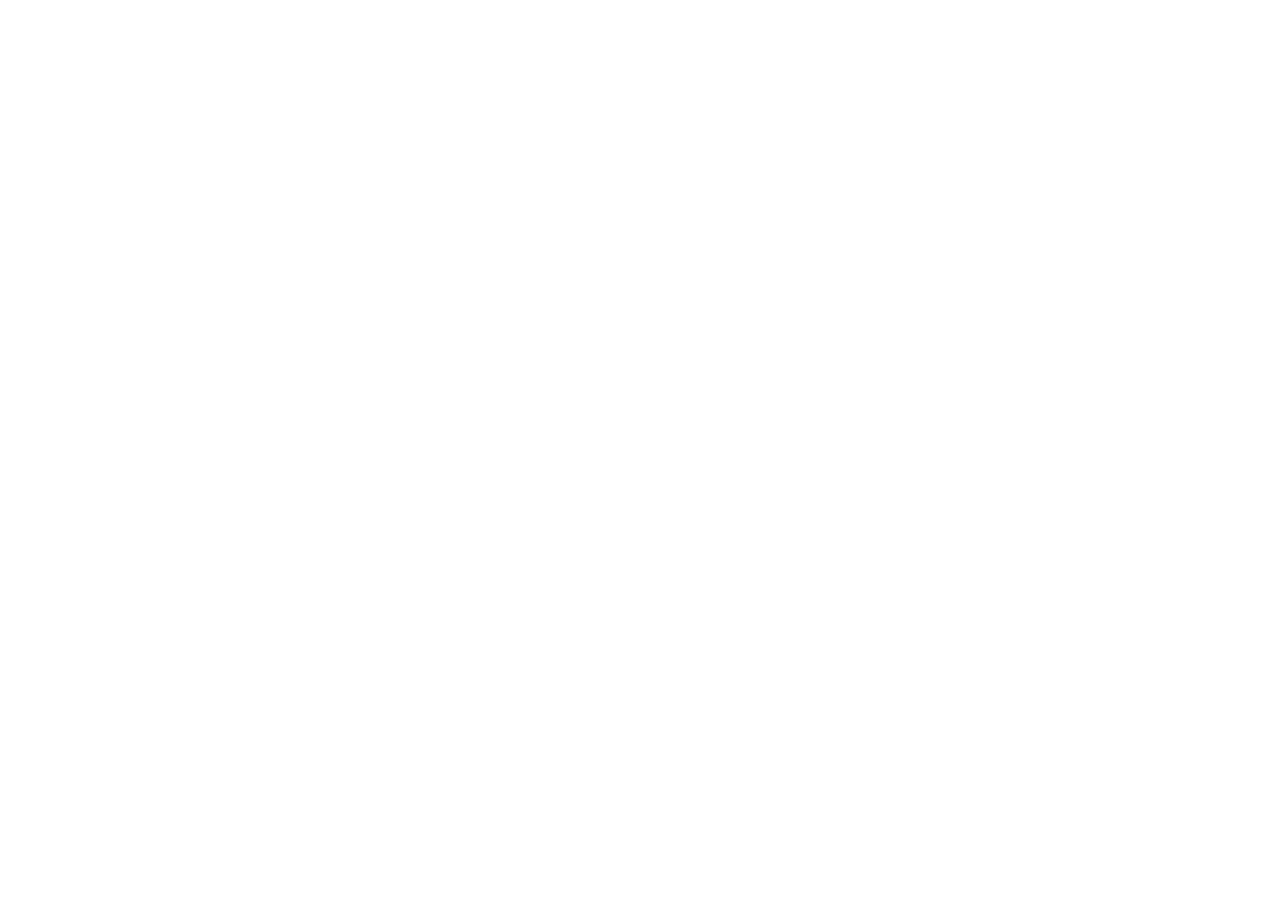
==== index.html @ e996da98 "inital" ====
<!DOCTYPE html>
<html lang="en">
<head>
    <meta charset="UTF-8">
    <meta name="viewport" content="width=device-width, initial-scale=1.0">
    <title>Dribble</title>
    <link rel="stylesheet" href="style.css">
</head>
<body>
    
</body>
</html>
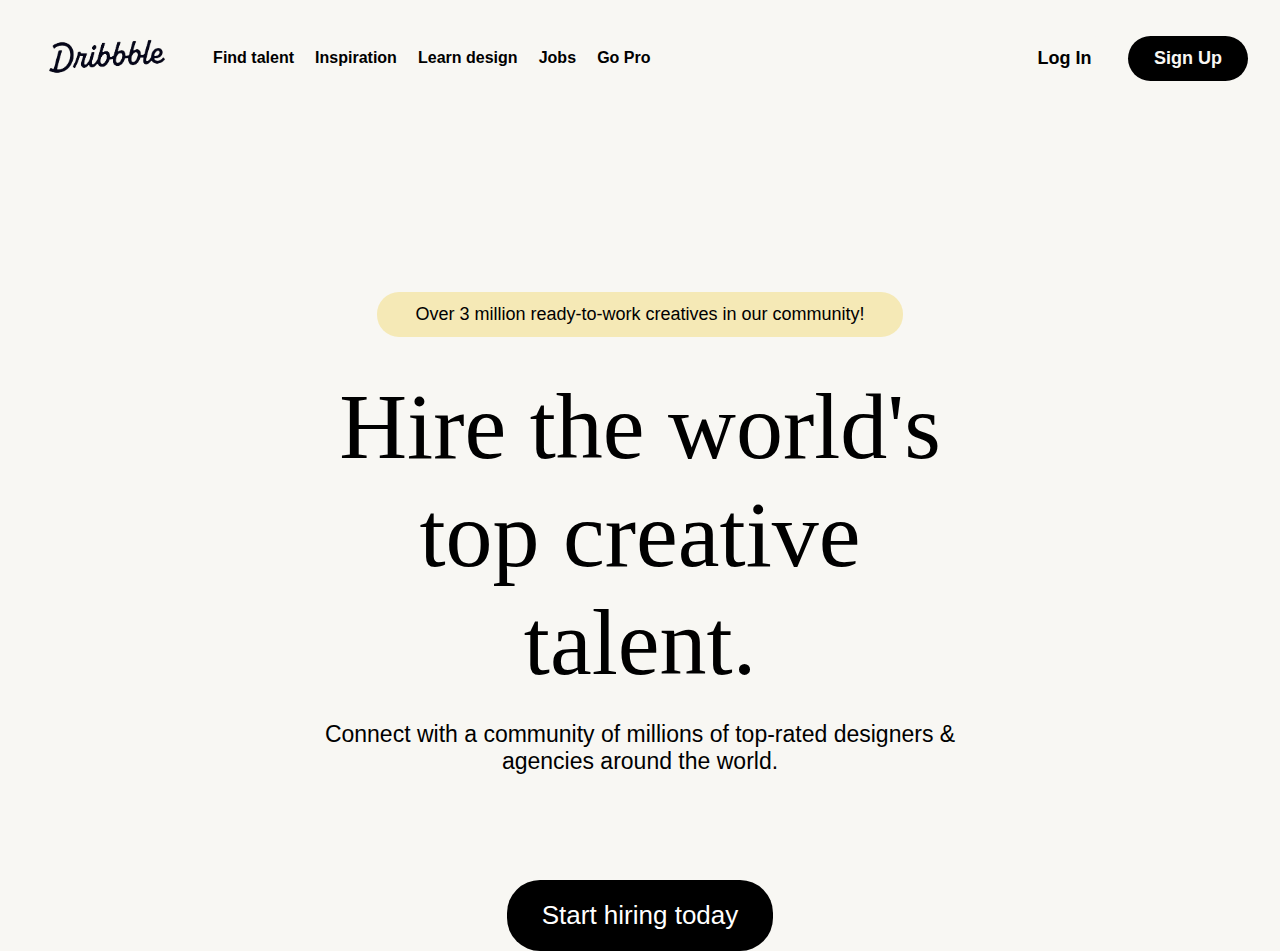
==== commit dd3c9ab5: "home-page" ====
--- a/index.html
+++ b/index.html
@@ -4,9 +4,46 @@
     <meta charset="UTF-8">
     <meta name="viewport" content="width=device-width, initial-scale=1.0">
     <title>Dribble</title>
-    <link rel="stylesheet" href="style.css">
+    <link rel="stylesheet" href="styles/style.css">
 </head>
 <body>
-    
+    <div class="header">
+        <div class="logo">
+            <img src="assets/logo.png">
+        </div>
+        <div class="navigation">
+            <nav class="navigation">
+                <li class="items"><a href="">Find talent</a></li>
+                <li class="items"><a href="">Inspiration</a></li>
+                <li class="items"><a href="">Learn design</a></li>
+                <li class="items"><a href="">Jobs</a></li>  
+                <li class="items"><a href="">Go Pro</a></li>
+            </nav>
+        </div>
+        <div class="buttons">
+            <button class="log-in"><a href="login.html">Log In</a></button>
+            <button class="sign-up"><a  href="login.html">Sign Up</a></button>
+        </div>
+    </div>
+
+
+    <div class="main">
+
+        <p class="adv">Over 3 million ready-to-work creatives in our community!</p>
+        <h1 class="big-adv">Hire the world's top creative talent.</h1>
+
+        <p class="hire">Connect with a community of millions of top-rated designers & agencies around the world.</p>
+
+        <div class="but-cont">
+            <button>
+                <a href="">Start hiring today</a>
+            </button>
+        </div>
+
+    </div>
+
+
+
+
 </body>
 </html>--- a/styles/style.css
+++ b/styles/style.css
@@ -0,0 +1,138 @@
+
+*{
+  font-family: Arial, Helvetica, sans-serif;
+  margin: 0;
+  padding: 0;
+  box-sizing: border-box;
+}
+
+a{
+  text-decoration: none;
+}
+
+html,body{
+  height: 100%;
+  width: 100%;
+}
+body{
+  background-color: #F8F7F3;
+}
+.header{
+  display: flex;
+align-items: center;
+}
+.header img{
+  cursor: pointer;
+  width: 150px;
+}
+.logo{
+  width: 12.5%;
+  margin-left: 2.5%;
+}
+.navigation{
+  flex: 1;
+  display: flex;
+  align-items: center;
+  
+}
+.navigation li{
+  font-weight: 550;
+  list-style: none;
+  margin-left: 4%;
+  transition: text-decoration 0.35s;
+}
+
+.navigation li:hover{
+  text-decoration: underline 3px;
+}
+
+.navigation a{
+  text-decoration: none;
+  color: black;
+}
+.buttons{
+  justify-content: end;
+  margin-right: 2.5%;
+  flex: 1;
+  display: flex;
+  align-items: center;
+}
+
+
+
+.buttons button{
+  margin-left: 2%;
+  padding-left: 26px;
+  padding-right: 26px;
+  padding-top: 12px;
+  padding-bottom: 12px;
+  font-size: 18px;
+  font-weight: bold;
+  border: none;
+  border-radius: 26px;
+  cursor: pointer;
+}
+.buttons .log-in {
+  
+  background-color: #F8F7F3;
+  
+}
+.buttons .log-in a{
+  color: black;
+}
+
+.buttons .sign-up{
+  background-color: black;
+  color: #F8F7F3; 
+}
+.buttons .sign-up a{
+  color: #F8F7F3;
+}
+
+
+.main{
+  margin-top: 175px;
+  text-align: center;
+  width: 50%;
+  margin-left: 25%;
+  margin-right:25%;
+}
+.adv{
+  display: inline-block;
+  padding-top: 12px;
+  padding-bottom: 12px;
+  padding-left: 38px;
+  padding-right:38px ;
+  border-radius: 22px;
+  font-size:18px;
+  background-color: #F5E9B6;
+}
+.big-adv{
+  font-weight: normal;
+  font-family: 'Times New Roman', Times, serif;
+  margin-top: 35px;
+  font-size: 94px;
+}
+.hire{
+  margin-top: 25px;
+  font-size: 23px;
+}
+.but-cont{
+  margin-top: 105px;
+}
+.but-cont button{
+  cursor: pointer;
+  text-align: center;
+  padding: 20px;
+  font-size: 26px;
+  border: none;
+  background-color: black;
+  padding-left: 35px;
+  padding-right: 35px;
+  border-radius: 33px;
+
+}
+.but-cont button a{
+  text-align: center;
+  color: white;
+}